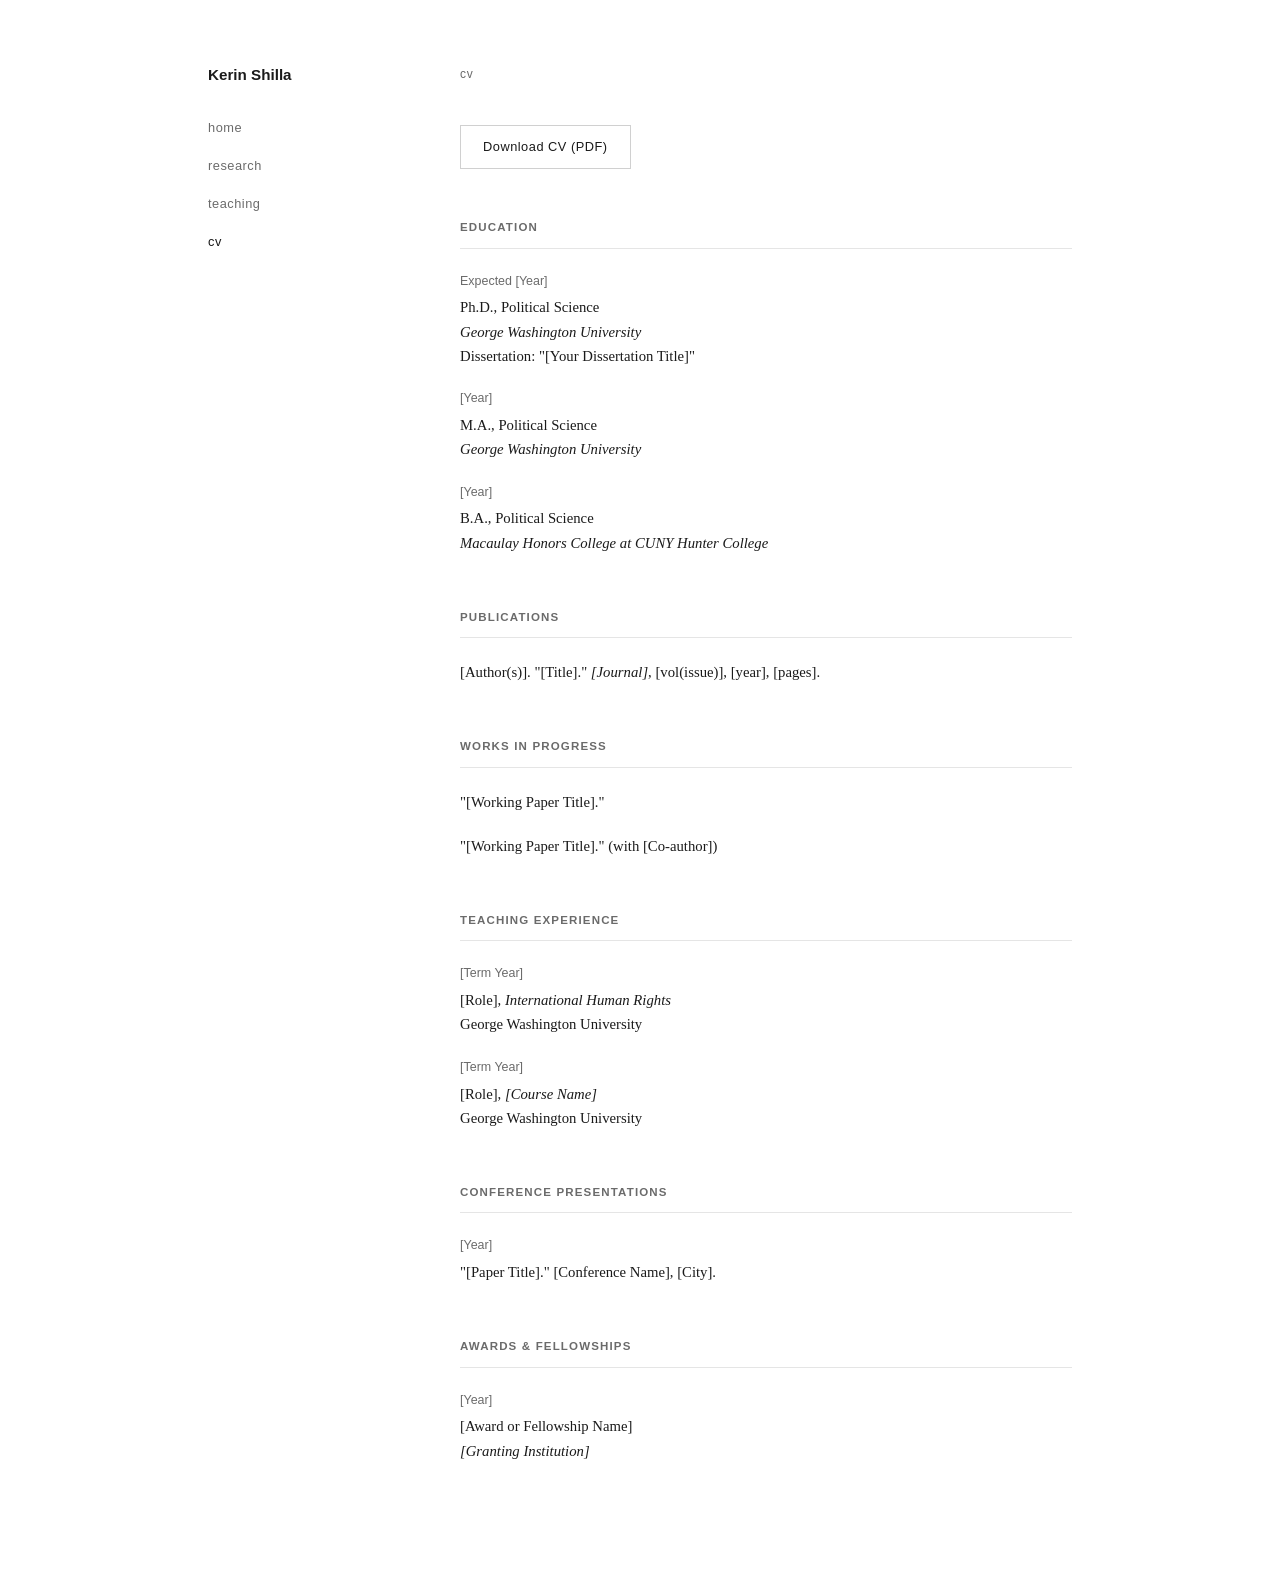
==== cv.html @ 08fec15e "Add files via upload" ====
<!DOCTYPE html>
<html lang="en">
<head>
  <meta charset="UTF-8" />
  <meta name="viewport" content="width=device-width, initial-scale=1.0" />
  <title>cv — Kerin Shilla</title>
  <link rel="stylesheet" href="assets/css/style.css" />
</head>
<body>

  <div class="container">

    <!-- ====== SIDEBAR ====== -->
    <aside class="sidebar">
      <div class="sidebar-inner">

        <div class="site-name">
          <a href="index.html">Kerin Shilla</a>
        </div>

        <nav>
          <ul>
            <li><a href="index.html">home</a></li>
            <li><a href="research.html">research</a></li>
            <li><a href="teaching.html">teaching</a></li>
            <li><a href="cv.html" class="active">cv</a></li>
          </ul>
        </nav>

      </div>
    </aside>

    <!-- ====== MAIN CONTENT ====== -->
    <main class="content">

      <p class="page-label">cv</p>

      <!--
        INSTRUCTIONS: Upload your CV PDF to the assets/ folder in your GitHub repo,
        name it "cv.pdf", and this download button will work automatically.
      -->
      <a class="cv-download-link" href="assets/cv.pdf" target="_blank">
        Download CV (PDF)
      </a>

      <!-- ====== EDUCATION ====== -->
      <div class="section-block">
        <h2 class="section-heading">Education</h2>

        <div class="cv-entry">
          <div class="cv-year">Expected [Year]</div>
          <div class="cv-detail">
            Ph.D., Political Science<br />
            <em>George Washington University</em><br />
            Dissertation: "[Your Dissertation Title]"
          </div>
        </div>

        <div class="cv-entry">
          <div class="cv-year">[Year]</div>
          <div class="cv-detail">
            M.A., Political Science<br />
            <em>George Washington University</em>
          </div>
        </div>

        <div class="cv-entry">
          <div class="cv-year">[Year]</div>
          <div class="cv-detail">
            B.A., Political Science<br />
            <em>Macaulay Honors College at CUNY Hunter College</em>
          </div>
        </div>

      </div>

      <!-- ====== PUBLICATIONS ====== -->
      <div class="section-block">
        <h2 class="section-heading">Publications</h2>

        <div class="cv-entry">
          <div class="cv-detail">
            <!-- EDIT: Add your publications here or delete this section -->
            [Author(s)]. "[Title]." <em>[Journal]</em>, [vol(issue)], [year], [pages].
          </div>
        </div>

      </div>

      <!-- ====== WORKS IN PROGRESS ====== -->
      <div class="section-block">
        <h2 class="section-heading">Works in Progress</h2>

        <div class="cv-entry">
          <div class="cv-detail">"[Working Paper Title]."</div>
        </div>

        <div class="cv-entry">
          <div class="cv-detail">"[Working Paper Title]." (with [Co-author])</div>
        </div>

      </div>

      <!-- ====== TEACHING ====== -->
      <div class="section-block">
        <h2 class="section-heading">Teaching Experience</h2>

        <div class="cv-entry">
          <div class="cv-year">[Term Year]</div>
          <div class="cv-detail">
            [Role], <em>International Human Rights</em><br />
            George Washington University
          </div>
        </div>

        <div class="cv-entry">
          <div class="cv-year">[Term Year]</div>
          <div class="cv-detail">
            [Role], <em>[Course Name]</em><br />
            George Washington University
          </div>
        </div>

      </div>

      <!-- ====== CONFERENCE PRESENTATIONS ====== -->
      <div class="section-block">
        <h2 class="section-heading">Conference Presentations</h2>

        <div class="cv-entry">
          <div class="cv-year">[Year]</div>
          <div class="cv-detail">
            "[Paper Title]." [Conference Name], [City].
          </div>
        </div>

      </div>

      <!-- ====== AWARDS & FELLOWSHIPS ====== -->
      <div class="section-block">
        <h2 class="section-heading">Awards &amp; Fellowships</h2>

        <div class="cv-entry">
          <div class="cv-year">[Year]</div>
          <div class="cv-detail">
            [Award or Fellowship Name]<br />
            <em>[Granting Institution]</em>
          </div>
        </div>

      </div>

    </main>

  </div>

</body>
</html>
---- assets/css/style.css ----
/* =============================================
   Academic Personal Website — style.css
   Modeled on biancafreeman.com aesthetic
   ============================================= */

*, *::before, *::after {
  box-sizing: border-box;
  margin: 0;
  padding: 0;
}

:root {
  --color-bg: #ffffff;
  --color-text: #1a1a1a;
  --color-muted: #6b6b6b;
  --color-rule: #e5e5e5;
  --font-serif: Georgia, 'Times New Roman', serif;
  --font-sans: -apple-system, BlinkMacSystemFont, 'Helvetica Neue', Helvetica, Arial, sans-serif;
}

html { font-size: 16px; }

body {
  background: var(--color-bg);
  color: var(--color-text);
  font-family: var(--font-serif);
  line-height: 1.75;
  -webkit-font-smoothing: antialiased;
}

/* ---- Layout ---- */
.container {
  display: flex;
  max-width: 960px;
  margin: 0 auto;
  padding: 64px 48px;
  gap: 72px;
  min-height: 100vh;
}

/* ---- Sidebar ---- */
.sidebar {
  width: 180px;
  flex-shrink: 0;
}

.sidebar-inner {
  position: sticky;
  top: 64px;
}

.site-name {
  font-family: var(--font-sans);
  font-size: 0.95rem;
  font-weight: 600;
  line-height: 1.4;
  margin-bottom: 28px;
}

.site-name a {
  color: var(--color-text);
  text-decoration: none;
}

.site-name a:hover { color: var(--color-muted); }

nav ul { list-style: none; }

nav ul li { margin-bottom: 10px; }

nav ul li a {
  font-family: var(--font-sans);
  font-size: 0.8rem;
  color: var(--color-muted);
  text-decoration: none;
  letter-spacing: 0.04em;
  text-transform: lowercase;
  transition: color 0.15s;
}

nav ul li a:hover,
nav ul li a.active {
  color: var(--color-text);
}

/* ---- Main Content ---- */
.content {
  flex: 1;
  max-width: 620px;
}

.page-label {
  font-family: var(--font-sans);
  font-size: 0.75rem;
  font-weight: 400;
  color: var(--color-muted);
  letter-spacing: 0.06em;
  text-transform: lowercase;
  margin-bottom: 40px;
}

/* ---- Home / Bio ---- */
.profile-photo {
  width: 200px;
  height: auto;
  display: block;
  margin-bottom: 36px;
  /* Optional: slight desaturation for a refined look */
  filter: grayscale(8%);
}

.photo-placeholder {
  width: 200px;
  height: 240px;
  background: #f0f0f0;
  display: flex;
  align-items: center;
  justify-content: center;
  margin-bottom: 36px;
  font-family: var(--font-sans);
  font-size: 0.75rem;
  color: var(--color-muted);
  text-align: center;
  padding: 16px;
}

.bio p {
  font-size: 0.975rem;
  line-height: 1.8;
  margin-bottom: 1.15em;
  color: var(--color-text);
}

.bio p:last-of-type { margin-bottom: 0; }

.bio a {
  color: var(--color-text);
  text-decoration: underline;
  text-underline-offset: 3px;
  text-decoration-color: #c0c0c0;
  transition: text-decoration-color 0.15s;
}

.bio a:hover { text-decoration-color: var(--color-text); }

.contact-email {
  display: block;
  font-family: var(--font-sans);
  font-size: 0.82rem;
  color: var(--color-muted);
  margin-top: 32px;
  text-decoration: none;
}

.contact-email:hover { color: var(--color-text); }

/* ---- Section Headings (Research, Teaching, CV) ---- */
.section-block { margin-bottom: 52px; }

.section-heading {
  font-family: var(--font-sans);
  font-size: 0.72rem;
  font-weight: 600;
  letter-spacing: 0.1em;
  text-transform: uppercase;
  color: var(--color-muted);
  margin-bottom: 22px;
  padding-bottom: 10px;
  border-bottom: 1px solid var(--color-rule);
}

/* ---- Research ---- */
.publication {
  margin-bottom: 18px;
  font-size: 0.92rem;
  line-height: 1.7;
}

.publication a {
  color: var(--color-text);
  font-weight: 500;
  text-decoration: underline;
  text-underline-offset: 3px;
  text-decoration-color: #c0c0c0;
}

.publication a:hover { text-decoration-color: var(--color-text); }

.wip-item {
  margin-bottom: 10px;
  font-size: 0.92rem;
  line-height: 1.65;
}

.wip-item .wip-title { font-weight: 500; }

.wip-item .wip-note {
  font-family: var(--font-sans);
  font-size: 0.8rem;
  color: var(--color-muted);
  margin-left: 4px;
}

/* ---- Teaching ---- */
.teaching-intro {
  font-size: 0.95rem;
  line-height: 1.8;
  margin-bottom: 28px;
}

.teaching-intro a {
  color: var(--color-text);
  text-decoration: underline;
  text-underline-offset: 3px;
  text-decoration-color: #c0c0c0;
}

.course-list { list-style: none; }

.course-list li {
  font-size: 0.92rem;
  line-height: 1.6;
  margin-bottom: 16px;
  padding-left: 20px;
  position: relative;
}

.course-list li::before {
  content: "—";
  position: absolute;
  left: 0;
  color: var(--color-muted);
}

.course-title { font-style: italic; }

.course-role {
  font-family: var(--font-sans);
  font-size: 0.78rem;
  color: var(--color-muted);
  margin-top: 2px;
  display: block;
}

/* ---- CV ---- */
.cv-download-link {
  display: inline-block;
  font-family: var(--font-sans);
  font-size: 0.8rem;
  letter-spacing: 0.04em;
  color: var(--color-text);
  border: 1px solid #d0d0d0;
  padding: 10px 22px;
  text-decoration: none;
  margin-bottom: 48px;
  transition: background 0.15s;
}

.cv-download-link:hover { background: #f7f7f7; }

.cv-entry { margin-bottom: 20px; }

.cv-entry .cv-year {
  font-family: var(--font-sans);
  font-size: 0.78rem;
  color: var(--color-muted);
  margin-bottom: 3px;
}

.cv-entry .cv-detail {
  font-size: 0.92rem;
  line-height: 1.65;
}

.cv-entry .cv-detail em {
  font-style: italic;
}

/* ---- Mobile ---- */
@media (max-width: 680px) {
  .container {
    flex-direction: column;
    padding: 40px 24px;
    gap: 36px;
  }

  .sidebar { width: 100%; }

  .sidebar-inner { position: static; }

  .site-name { margin-bottom: 14px; }

  nav ul {
    display: flex;
    flex-wrap: wrap;
    gap: 16px;
  }

  nav ul li { margin-bottom: 0; }

  .profile-photo,
  .photo-placeholder { width: 150px; }

  .photo-placeholder { height: 180px; }
}
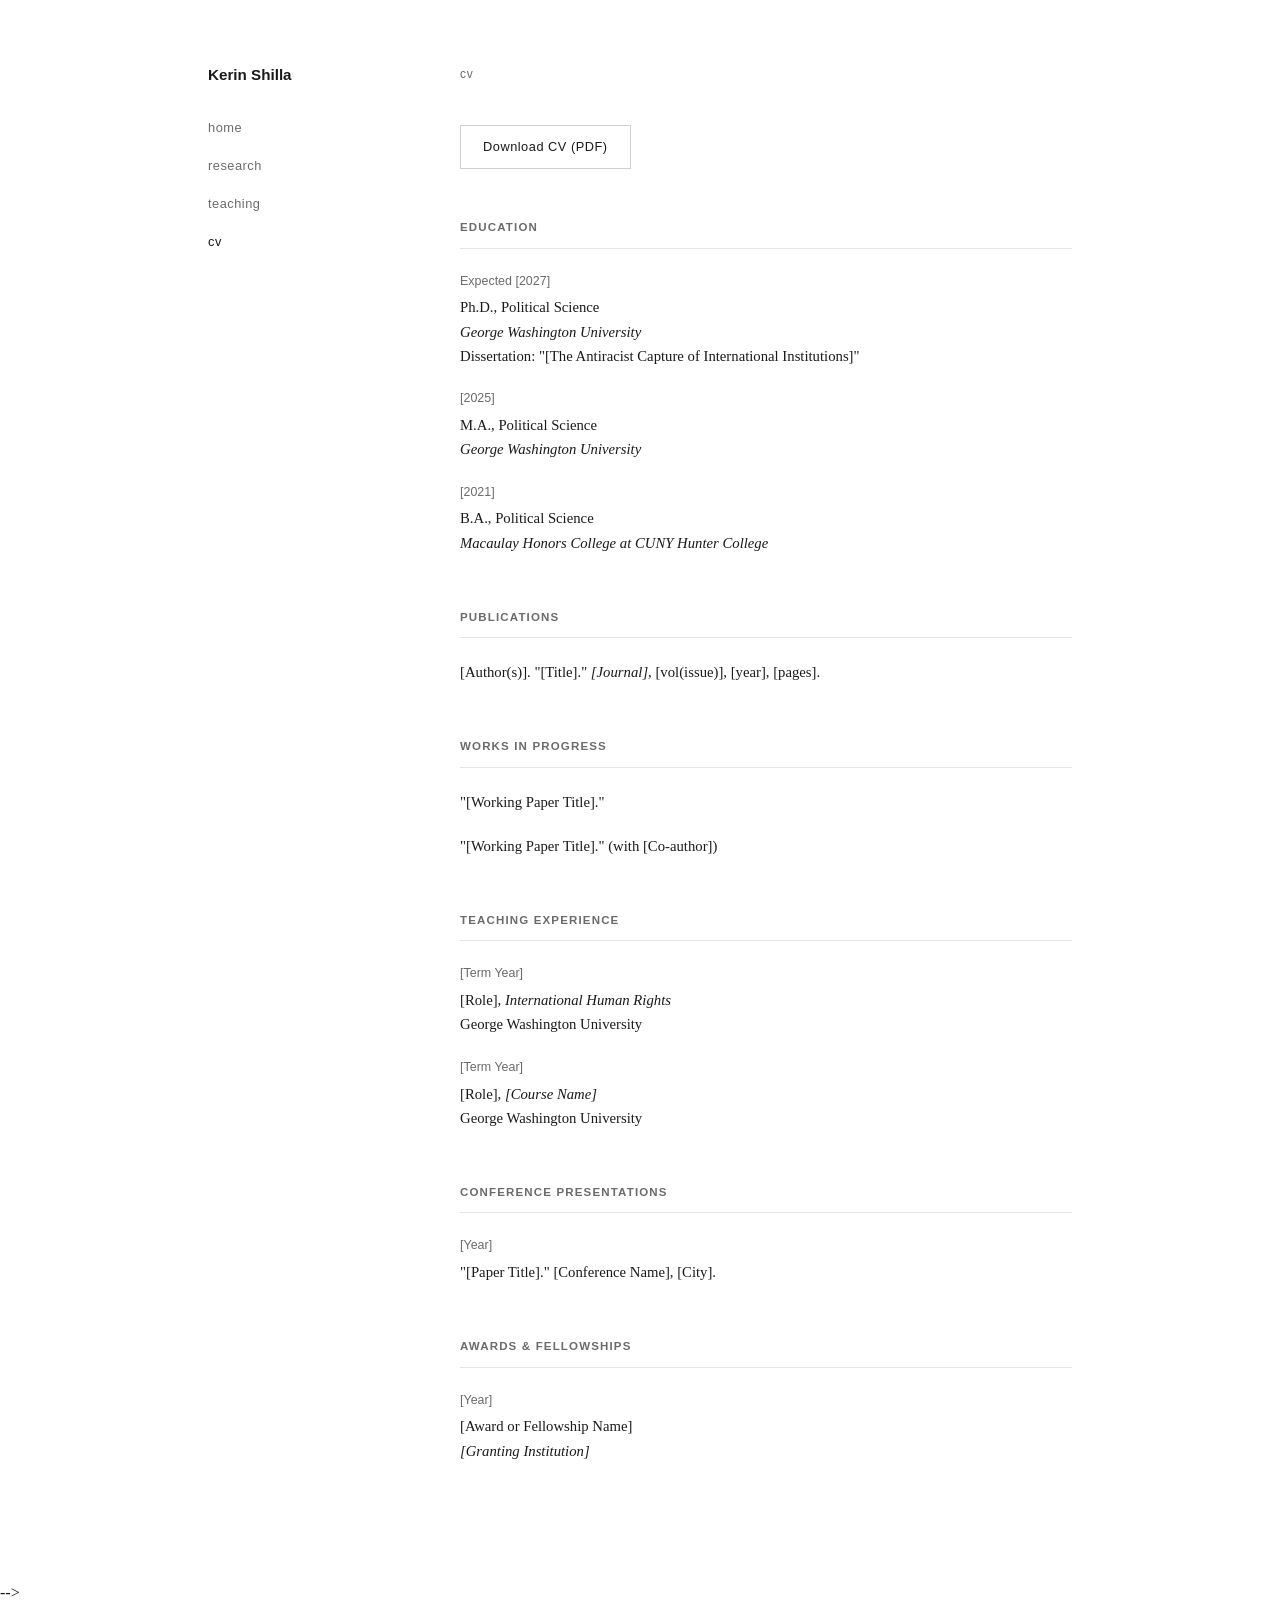
==== commit 1e547fbe: "Update cv.html" ====
--- a/cv.html
+++ b/cv.html
@@ -48,16 +48,16 @@
         <h2 class="section-heading">Education</h2>
 
         <div class="cv-entry">
-          <div class="cv-year">Expected [Year]</div>
+          <div class="cv-year">Expected [2027]</div>
           <div class="cv-detail">
             Ph.D., Political Science<br />
             <em>George Washington University</em><br />
-            Dissertation: "[Your Dissertation Title]"
+            Dissertation: "[The Antiracist Capture of International Institutions]"
           </div>
         </div>
 
         <div class="cv-entry">
-          <div class="cv-year">[Year]</div>
+          <div class="cv-year">[2025]</div>
           <div class="cv-detail">
             M.A., Political Science<br />
             <em>George Washington University</em>
@@ -65,7 +65,7 @@
         </div>
 
         <div class="cv-entry">
-          <div class="cv-year">[Year]</div>
+          <div class="cv-year">[2021]</div>
           <div class="cv-detail">
             B.A., Political Science<br />
             <em>Macaulay Honors College at CUNY Hunter College</em>
@@ -73,7 +73,7 @@
         </div>
 
       </div>
-
+      <!--
       <!-- ====== PUBLICATIONS ====== -->
       <div class="section-block">
         <h2 class="section-heading">Publications</h2>
@@ -156,3 +156,4 @@
 
 </body>
 </html>
+      -->
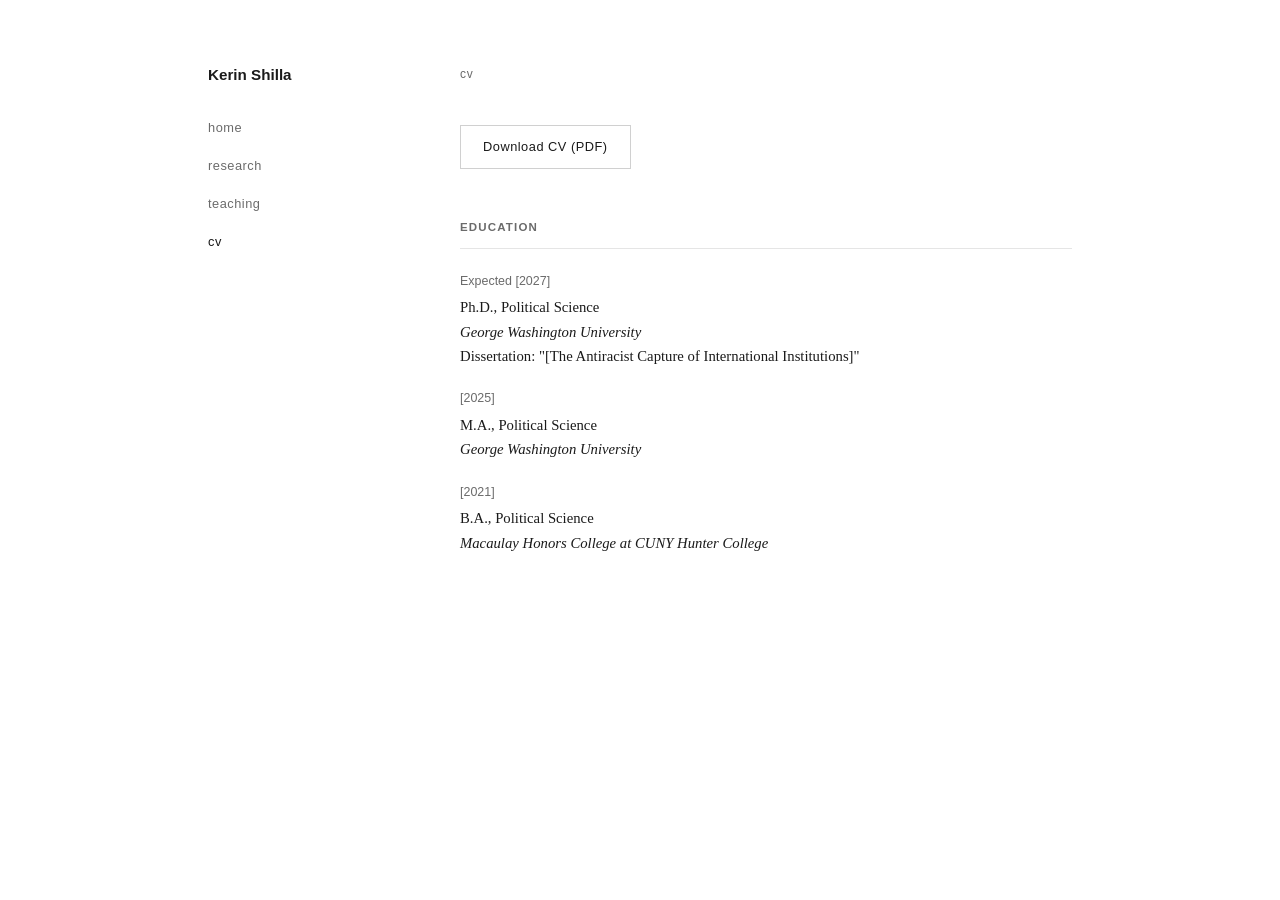
==== commit 9830eae5: "Update cv.html" ====
--- a/cv.html
+++ b/cv.html
@@ -73,21 +73,24 @@
         </div>
 
       </div>
+
+      <!-- ====== PUBLICATIONS ====== -->
       <!--
-      <!-- ====== PUBLICATIONS ====== -->
       <div class="section-block">
         <h2 class="section-heading">Publications</h2>
 
         <div class="cv-entry">
           <div class="cv-detail">
             <!-- EDIT: Add your publications here or delete this section -->
+                <!--
             [Author(s)]. "[Title]." <em>[Journal]</em>, [vol(issue)], [year], [pages].
           </div>
         </div>
-
+  
       </div>
-
+ -->
       <!-- ====== WORKS IN PROGRESS ====== -->
+        <!--
       <div class="section-block">
         <h2 class="section-heading">Works in Progress</h2>
 
@@ -102,6 +105,7 @@
       </div>
 
       <!-- ====== TEACHING ====== -->
+        <!--
       <div class="section-block">
         <h2 class="section-heading">Teaching Experience</h2>
 
@@ -124,6 +128,7 @@
       </div>
 
       <!-- ====== CONFERENCE PRESENTATIONS ====== -->
+        <!--
       <div class="section-block">
         <h2 class="section-heading">Conference Presentations</h2>
 
@@ -137,6 +142,7 @@
       </div>
 
       <!-- ====== AWARDS & FELLOWSHIPS ====== -->
+        <!--
       <div class="section-block">
         <h2 class="section-heading">Awards &amp; Fellowships</h2>
 
@@ -147,7 +153,7 @@
             <em>[Granting Institution]</em>
           </div>
         </div>
-
+      -->
       </div>
 
     </main>
@@ -156,4 +162,4 @@
 
 </body>
 </html>
-      -->
+
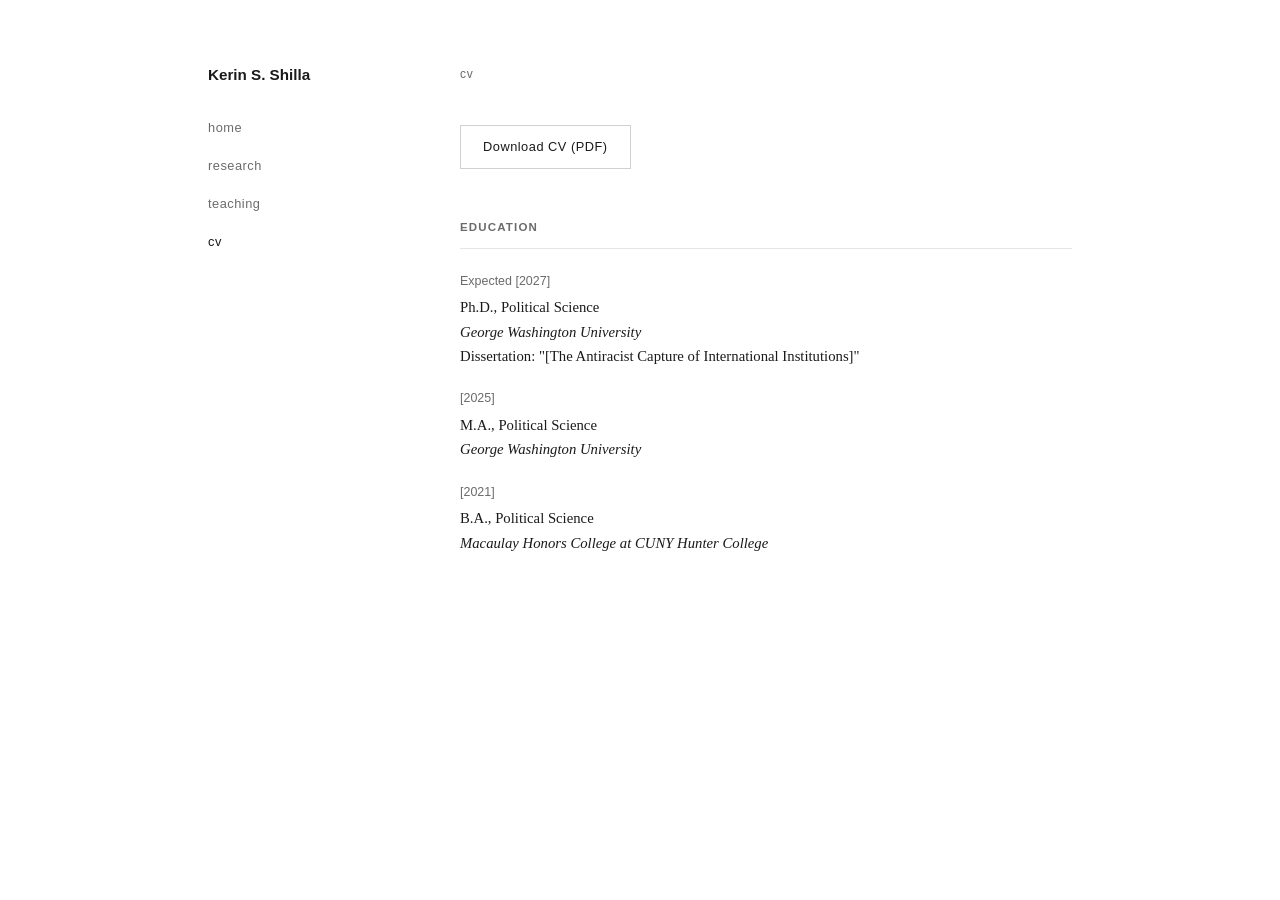
==== commit 59107e0c: "Update name from 'Kerin Shilla' to 'Kerin S. Shilla'" ====
--- a/cv.html
+++ b/cv.html
@@ -15,7 +15,7 @@
       <div class="sidebar-inner">
 
         <div class="site-name">
-          <a href="index.html">Kerin Shilla</a>
+          <a href="index.html">Kerin S. Shilla</a>
         </div>
 
         <nav>
@@ -39,7 +39,7 @@
         INSTRUCTIONS: Upload your CV PDF to the assets/ folder in your GitHub repo,
         name it "cv.pdf", and this download button will work automatically.
       -->
-      <a class="cv-download-link" href="assets/cv.pdf" target="_blank">
+      <a class="cv-download-link" href="assets/Shilla_CV.pdf" target="_blank">
         Download CV (PDF)
       </a>
 
